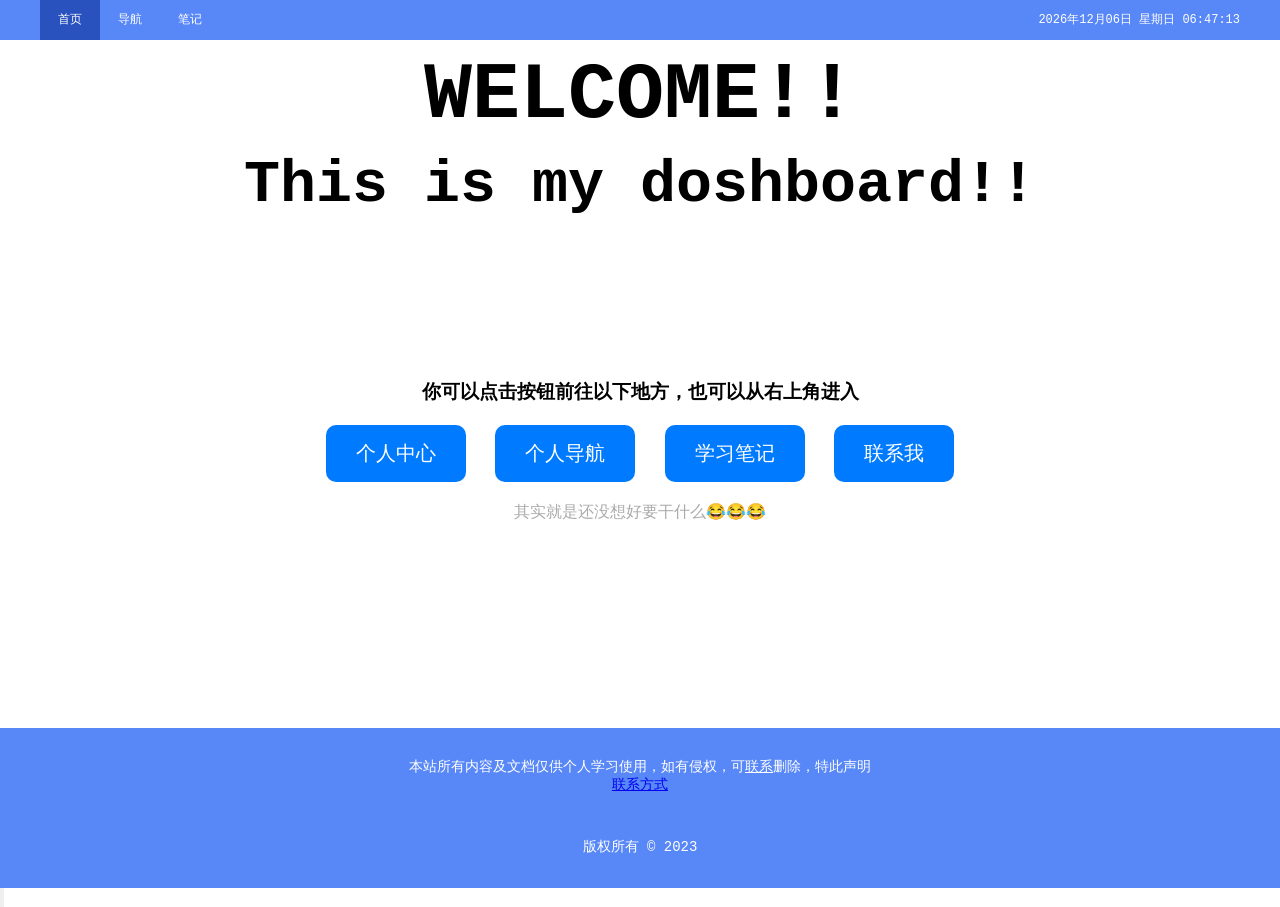
==== index.html @ 684a6bd7 "first commit" ====
<!doctype html>
<html lang="en">
  <head>
    <meta charset="UTF-8" />
    <meta name="viewport" content="width=device-width, initial-scale=1.0" />
    <title>主页</title>
    <link rel="shortcut icon" href="favicon.ico" type="image/x-icon" />
    <link rel="stylesheet" href="./css/common.css" />
    <link rel="stylesheet" href="./css/index.css" />
    <script defer src="./js/common.js"></script>
    <script defer src="./js/index.js"></script>
  </head>
  <body>
    <!-- 顶部 -->
    <header>
      <div class="container">
        <ul>
          <li><a href="./index.html" class="active">首页</a></li>
          <li><a href="./page.html">导航</a></li>
          <li><a href="./note.html">笔记</a></li>
        </ul>
        <div id="time">00:00:00</div>
      </div>
    </header>
    <!-- 顶部结束 -->

    <main>
      <div class="container">
        <h1>WELCOME!!</h1>
        <h2>This is my doshboard!!</h2>

        <div class="btn-group">
          <h3>你可以点击按钮前往以下地方，也可以从右上角进入</h3>
          <a href="./center/index.html">个人中心</a>
          <a href="./navigate/index.html">个人导航</a>
          <a href="./note/index.html">学习笔记</a>
          <a href="./link/index.html">联系我</a>
        </div>

        <p style="color: #aaa">其实就是还没想好要干什么😂😂😂</p>
      </div>
    </main>

    <footer>
      <div class="container">
        <div class="footer-text">
          <p>
            本站所有内容及文档仅供个人学习使用，如有侵权，可<u>联系</u>删除，特此声明
          </p>
        </div>
        <div class="footer-text">
          <p><a href="./link/index.html">联系方式</a></p>
        </div>
      </div>
    </footer>

    <!-- 底部 -->
    <footer>
      <div class="container">
        <p>版权所有 &copy; 2023</p>
      </div>
    </footer>
    <!-- 底部结束 -->

    <button class="toTop">
      <svg
        fill="none"
        stroke="currentColor"
        viewBox="0 0 24 24"
        xmlns="http://www.w3.org/2000/svg"
      >
        <path
          stroke-linecap="round"
          stroke-linejoin="round"
          stroke-width="2"
          d="M5 15l7-7 7 7"
        ></path>
      </svg>
    </button>
  </body>
</html>
---- css/common.css ----
* {
  margin: 0;
  padding: 0;
  font-family: 'Courier New', Courier, monospace;
  box-sizing: border-box;
}
h1::selection,
h2::selection,
h3::selection,
p::selection,
a::selection,
div#time::selection,
th::selection,
td::selection {
  background-color: darkorange;
  color: white;
}
@media screen and (max-width: 767px) {
  .container {
    width: 100%;
  }
}
@media screen and (min-width: 768px) and (max-width: 991px) {
  .container {
    width: 750px;
  }
}
@media screen and (min-width: 992px) and (max-width: 1199px) {
  .container {
    width: 950px;
  }
}
@media screen and (min-width: 1200px) {
  .container {
    width: 1200px;
  }
}
header {
  height: 40px;
  background-color: #5887f7;
}
header .container {
  margin: 0 auto;
  background-color: #5887f7;
}
header .container ul:first-child {
  float: left;
  display: flex;
}
header .container ul:first-child li {
  width: 60px;
  list-style: none;
}
header .container ul:first-child li a {
  display: block;
  font-size: 12px;
  line-height: 40px;
  color: white;
  text-decoration: none;
  text-align: center;
}
header .container ul:first-child li a:hover {
  background-color: #78aaff;
}
header .container ul:first-child li a.active {
  background-color: #2a52be;
}
header .container div#time {
  float: right;
  font-size: 12px;
  line-height: 40px;
  color: white;
  text-align: center;
}
main .container {
  margin: 0 auto;
  text-align: center;
}
footer {
  height: 80px;
  background-color: #5887f7;
  font-size: 14px;
}
footer .container {
  color: #fff;
  margin: 0 auto;
  background-color: #5887f7;
  text-align: center;
  padding: 30px 0;
}
---- css/index.css ----
main .container {
  height: 678px;
  text-align: center;
}
main .container h1 {
  font-size: 80px;
  margin: 10px;
}
main .container h2 {
  font-size: 60px;
  margin: 10px;
}
main .container .btn-group {
  margin-top: 160px;
}
main .container .btn-group a {
  display: inline-block;
  margin: 20px 10px;
  padding: 15px 30px;
  font-size: 20px;
  color: #fff;
  background-color: #007bff;
  border-radius: 10px;
  text-decoration: none;
}
main .container .btn-group a:hover {
  background-color: #0056b3;
}
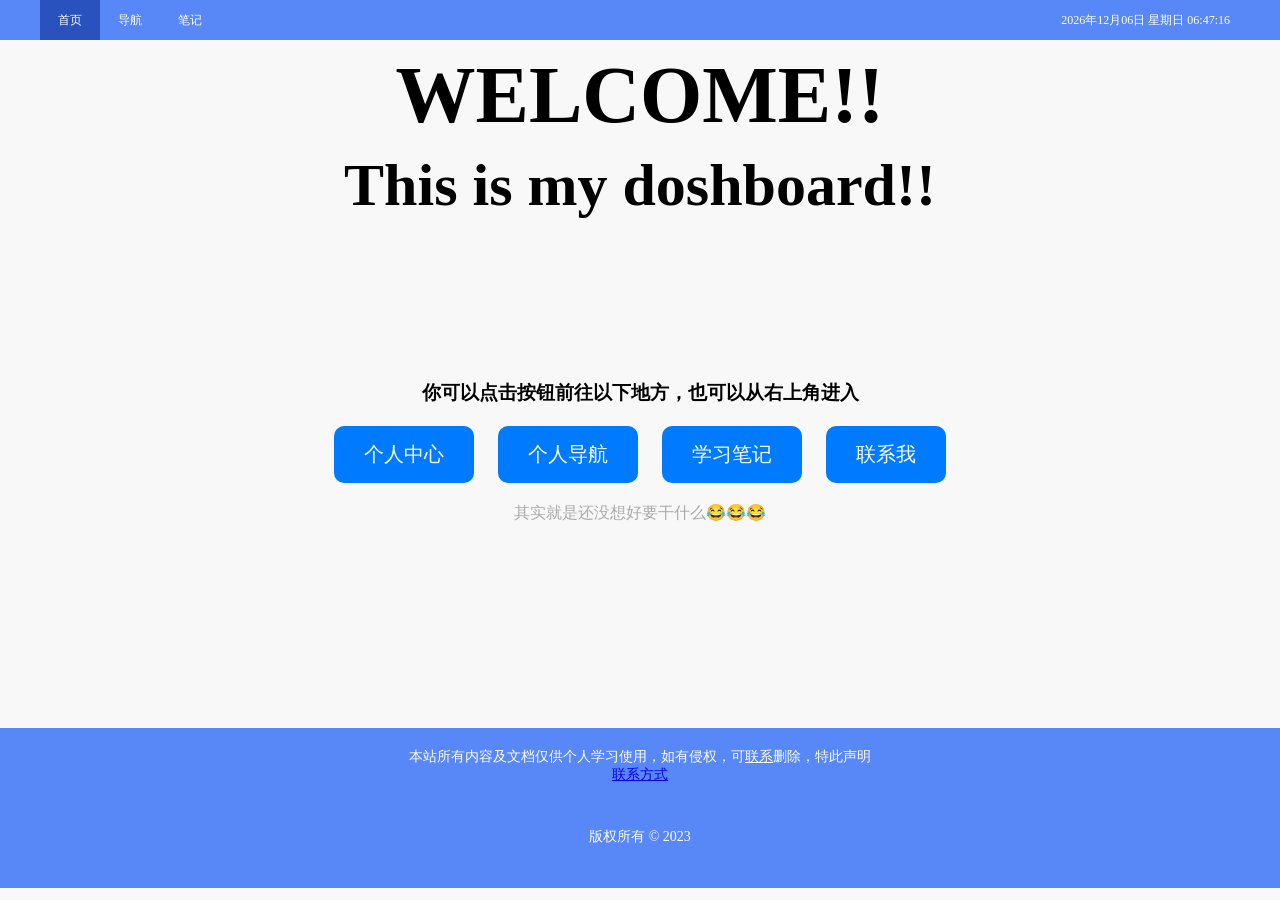
==== commit 41c99d85: "返回顶部" ====
--- a/index.html
+++ b/index.html
@@ -62,7 +62,8 @@
     </footer>
     <!-- 底部结束 -->
 
-    <button class="toTop">
+    <!-- 返回顶部 -->
+    <div class="back-to-top">
       <svg
         fill="none"
         stroke="currentColor"
@@ -76,6 +77,7 @@
           d="M5 15l7-7 7 7"
         ></path>
       </svg>
-    </button>
+    </div>
+    <!-- 返回顶部结束 -->
   </body>
 </html>
--- a/css/common.css
+++ b/css/common.css
@@ -1,12 +1,18 @@
 * {
   margin: 0;
   padding: 0;
-  font-family: 'Courier New', Courier, monospace;
   box-sizing: border-box;
+}
+html {
+  background-color: #f8f8f8;
 }
 h1::selection,
 h2::selection,
 h3::selection,
+h4::selection,
+h5::selection,
+h6::selection,
+li::selection,
 p::selection,
 a::selection,
 div#time::selection,
@@ -15,33 +21,17 @@
   background-color: darkorange;
   color: white;
 }
-@media screen and (max-width: 767px) {
-  .container {
-    width: 100%;
-  }
-}
-@media screen and (min-width: 768px) and (max-width: 991px) {
-  .container {
-    width: 750px;
-  }
-}
-@media screen and (min-width: 992px) and (max-width: 1199px) {
-  .container {
-    width: 950px;
-  }
-}
-@media screen and (min-width: 1200px) {
-  .container {
-    width: 1200px;
-  }
-}
 header {
-  height: 40px;
   background-color: #5887f7;
+  position: sticky;
+  top: 0;
+  left: 0;
+  z-index: 99;
 }
 header .container {
   margin: 0 auto;
   background-color: #5887f7;
+  overflow: hidden;
 }
 header .container ul:first-child {
   float: left;
@@ -71,6 +61,7 @@
   line-height: 40px;
   color: white;
   text-align: center;
+  margin-right: 10px;
 }
 main .container {
   margin: 0 auto;
@@ -86,5 +77,46 @@
   margin: 0 auto;
   background-color: #5887f7;
   text-align: center;
-  padding: 30px 0;
+  padding: 20px 0;
 }
+/* 返回顶部按钮 */
+.back-to-top {
+  position: fixed;
+  bottom: 50px;
+  right: 50px;
+  width: 50px;
+  height: 50px;
+  background-color: #5887f7;
+  border-radius: 50px;
+  color: #fff;
+  text-align: center;
+  padding: 16px;
+  cursor: pointer;
+  transition: all 0.2s;
+  opacity: 0;
+}
+.back-to-top:hover {
+  background-color: #2a52be;
+  outline: 2px solid #2a52be;
+  outline-offset: 2px;
+}
+@media screen and (max-width: 767px) {
+  .container {
+    width: 100%;
+  }
+}
+@media screen and (min-width: 768px) and (max-width: 991px) {
+  .container {
+    width: 750px;
+  }
+}
+@media screen and (min-width: 992px) and (max-width: 1199px) {
+  .container {
+    width: 950px;
+  }
+}
+@media screen and (min-width: 1200px) {
+  .container {
+    width: 1200px;
+  }
+}
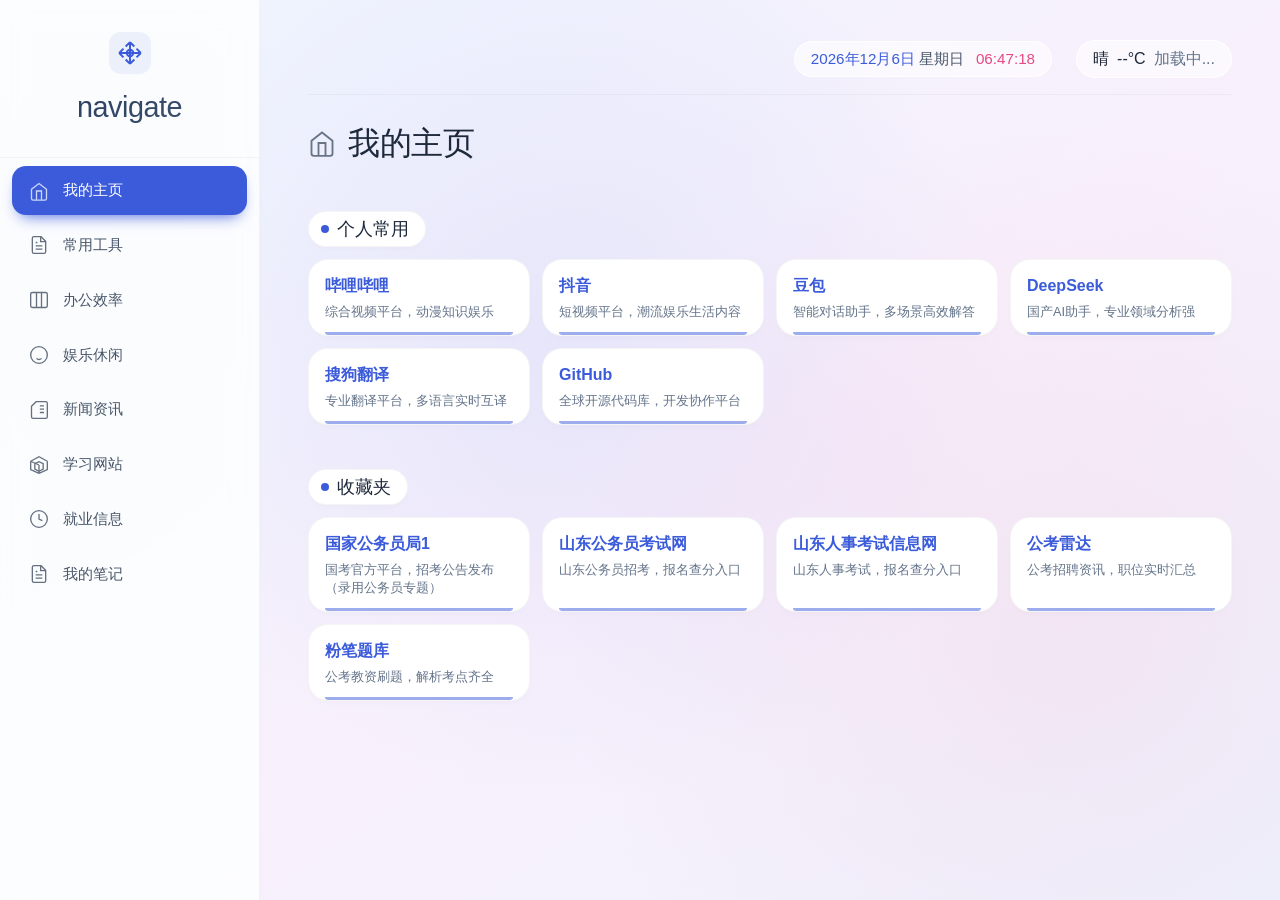
==== commit 13ce7aae: "大篇幅重置" ====
--- a/index.html
+++ b/index.html
@@ -1,83 +1,64 @@
 <!doctype html>
-<html lang="en">
+<html lang="zh-CN">
   <head>
     <meta charset="UTF-8" />
     <meta name="viewport" content="width=device-width, initial-scale=1.0" />
-    <title>主页</title>
+    <title>我的导航</title>
     <link rel="shortcut icon" href="favicon.ico" type="image/x-icon" />
-    <link rel="stylesheet" href="./css/common.css" />
-    <link rel="stylesheet" href="./css/index.css" />
-    <script defer src="./js/common.js"></script>
-    <script defer src="./js/index.js"></script>
+    <link rel="stylesheet" href="./index.css" />
+    <script defer src="./index.js"></script>
   </head>
   <body>
-    <!-- 顶部 -->
-    <header>
-      <div class="container">
+    <!-- 左侧导航 - 使用语义化data-target -->
+    <aside class="sidebar">
+      <div class="logo">
+        <div class="logo-image">
+          <img src="data:image/svg+xml,%3Csvg xmlns='http://www.w3.org/2000/svg' viewBox='0 0 24 24' fill='none' stroke='%233b5bdb' stroke-width='1.8'%3E%3Cpath d='M12 2L12 22M12 2L8 6M12 2L16 6M12 22L16 18M12 22L8 18M2 12L22 12M2 12L6 16M2 12L6 8M22 12L18 8M22 12L18 16'/%3E%3Ccircle cx='12' cy='12' r='3' fill='%233b5bdb' fill-opacity='0.2' stroke='%233b5bdb'/%3E%3C/svg%3E" alt="logo" class="logo-img" />
+        </div>
+        <h2>navigate</h2>
+      </div>
+      <nav>
         <ul>
-          <li><a href="./index.html" class="active">首页</a></li>
-          <li><a href="./page.html">导航</a></li>
-          <li><a href="./note.html">笔记</a></li>
+          <li>
+            <a href="#" class="active" data-target="home"><i class="icon icon-home"></i><span>我的主页</span></a>
+          </li>
+          <li>
+            <a href="#" data-target="tools"><i class="icon icon-tools"></i><span>常用工具</span></a>
+          </li>
+          <li>
+            <a href="#" data-target="work"><i class="icon icon-work"></i><span>办公效率</span></a>
+          </li>
+          <li>
+            <a href="#" data-target="fun"><i class="icon icon-fun"></i><span>娱乐休闲</span></a>
+          </li>
+          <li>
+            <a href="#" data-target="news"><i class="icon icon-news"></i><span>新闻资讯</span></a>
+          </li>
+          <li>
+            <a href="#" data-target="study"><i class="icon icon-study"></i><span>学习网站</span></a>
+          </li>
+          <li>
+            <a href="#" data-target="job"><i class="icon icon-job"></i><span>就业信息</span></a>
+          </li>
+          <li>
+            <a href="#" data-target="note"><i class="icon icon-note"></i><span>我的笔记</span></a>
+          </li>
         </ul>
-        <div id="time">00:00:00</div>
-      </div>
-    </header>
-    <!-- 顶部结束 -->
+      </nav>
+    </aside>
 
-    <main>
-      <div class="container">
-        <h1>WELCOME!!</h1>
-        <h2>This is my doshboard!!</h2>
-
-        <div class="btn-group">
-          <h3>你可以点击按钮前往以下地方，也可以从右上角进入</h3>
-          <a href="./center/index.html">个人中心</a>
-          <a href="./navigate/index.html">个人导航</a>
-          <a href="./note/index.html">学习笔记</a>
-          <a href="./link/index.html">联系我</a>
-        </div>
-
-        <p style="color: #aaa">其实就是还没想好要干什么😂😂😂</p>
-      </div>
-    </main>
-
-    <footer>
-      <div class="container">
-        <div class="footer-text">
-          <p>
-            本站所有内容及文档仅供个人学习使用，如有侵权，可<u>联系</u>删除，特此声明
-          </p>
-        </div>
-        <div class="footer-text">
-          <p><a href="./link/index.html">联系方式</a></p>
+    <!-- 右侧主内容区 -->
+    <main class="content" id="mainContent">
+      <div class="top-info-bar">
+        <div class="datetime" id="datetime"><span class="date" id="date"></span><span class="time" id="time"></span></div>
+        <div class="weather" id="weather">
+          <span class="weather-icon" id="weatherIcon">晴</span>
+          <span class="weather-temp" id="weatherTemp">--°C</span>
+          <span class="weather-city" id="weatherCity">加载中...</span>
         </div>
       </div>
-    </footer>
-
-    <!-- 底部 -->
-    <footer>
-      <div class="container">
-        <p>版权所有 &copy; 2023</p>
-      </div>
-    </footer>
-    <!-- 底部结束 -->
-
-    <!-- 返回顶部 -->
-    <div class="back-to-top">
-      <svg
-        fill="none"
-        stroke="currentColor"
-        viewBox="0 0 24 24"
-        xmlns="http://www.w3.org/2000/svg"
-      >
-        <path
-          stroke-linecap="round"
-          stroke-linejoin="round"
-          stroke-width="2"
-          d="M5 15l7-7 7 7"
-        ></path>
-      </svg>
-    </div>
-    <!-- 返回顶部结束 -->
+      <!-- 动态内容将注入此容器 -->
+      <div id="dynamic-content"></div>
+    </main>
   </body>
 </html>
--- a/index.css
+++ b/index.css
@@ -0,0 +1,652 @@
+/* ========== 样式完全保持不变 ========== */
+* {
+  margin: 0;
+  padding: 0;
+  box-sizing: border-box;
+  font-family:
+    'Inter',
+    -apple-system,
+    BlinkMacSystemFont,
+    'SF Pro Text',
+    'PingFang SC',
+    'Microsoft YaHei',
+    sans-serif;
+}
+
+:root {
+  --blue: #3b5bdb;
+  --blue-light: rgba(59, 91, 219, 0.1);
+  --blue-soft: #e8edff;
+  --cyan: #0ca678;
+  --cyan-light: rgba(12, 166, 120, 0.1);
+  --cyan-soft: #e0f2e9;
+  --pink: #e64980;
+  --pink-light: rgba(230, 73, 128, 0.1);
+  --pink-soft: #fce4ec;
+  --grape: #9c36b5;
+  --grape-light: rgba(156, 54, 181, 0.1);
+  --grape-soft: #f3e5f5;
+  --orange: #f76707;
+  --orange-light: rgba(247, 103, 7, 0.1);
+  --orange-soft: #fff1e0;
+  --teal: #20a8a3;
+  --teal-light: rgba(32, 168, 163, 0.1);
+  --teal-soft: #e0f2f1;
+  --indigo: #5f3dc4;
+  --indigo-light: rgba(95, 61, 196, 0.1);
+  --indigo-soft: #ede7f6;
+  --lime: #74b816;
+  --lime-light: rgba(116, 184, 22, 0.1);
+  --lime-soft: #f1f8e9;
+  --bg: #f8fafd;
+  --surface: #ffffff;
+  --border-light: rgba(0, 0, 0, 0.04);
+  --border-medium: rgba(0, 0, 0, 0.06);
+  --text-primary: #1e293b;
+  --text-secondary: #475569;
+  --text-tertiary: #64748b;
+  --shadow-sm: 0 4px 10px -4px rgba(0, 0, 0, 0.03);
+  --shadow-md: 0 12px 24px -12px rgba(0, 0, 0, 0.08);
+  --shadow-lg: 0 20px 32px -16px rgba(0, 0, 0, 0.12);
+  --radius-md: 14px;
+  --radius-lg: 20px;
+  --radius-full: 40px;
+  --transition: all 0.25s ease;
+}
+
+body {
+  background-color: var(--bg);
+  background-image: radial-gradient(circle at 0% 30%, rgba(59, 91, 219, 0.02) 0%, transparent 40%), radial-gradient(circle at 100% 70%, rgba(10, 198, 118, 0.02) 0%, transparent 40%);
+  min-height: 100vh;
+  display: flex;
+  color: var(--text-primary);
+  line-height: 1.5;
+}
+
+/* 左侧导航 */
+.sidebar {
+  width: 260px;
+  background: rgba(255, 255, 255, 0.6);
+  backdrop-filter: blur(12px);
+  -webkit-backdrop-filter: blur(12px);
+  border-right: 1px solid var(--border-light);
+  padding: 32px 0;
+  position: fixed;
+  height: 100vh;
+  overflow-y: auto;
+  z-index: 10;
+  box-shadow: var(--shadow-sm);
+}
+.sidebar .logo {
+  display: flex;
+  flex-direction: column;
+  align-items: center;
+  gap: 8px;
+  padding: 0 24px 28px 24px;
+  margin-bottom: 8px;
+  border-bottom: 1px solid var(--border-light);
+}
+.logo-image {
+  width: 42px;
+  height: 42px;
+  display: flex;
+  align-items: center;
+  justify-content: center;
+  background: rgba(59, 91, 219, 0.08);
+  border-radius: 12px;
+  margin-bottom: 4px;
+}
+.logo-img {
+  width: 26px;
+  height: 26px;
+  object-fit: contain;
+}
+.logo h2 {
+  font-size: 1.8rem;
+  font-weight: 500;
+  letter-spacing: -0.5px;
+  background: linear-gradient(150deg, #2d3e5f, #3a4f6e);
+  -webkit-background-clip: text;
+  background-clip: text;
+  color: transparent;
+  text-align: center;
+}
+.sidebar nav ul {
+  list-style: none;
+  padding: 0 12px;
+}
+.sidebar nav li {
+  margin-bottom: 6px;
+}
+.sidebar nav a {
+  display: flex;
+  align-items: center;
+  gap: 14px;
+  padding: 12px 16px;
+  border-radius: var(--radius-md);
+  color: var(--text-secondary);
+  text-decoration: none;
+  font-weight: 500;
+  font-size: 0.95rem;
+  transition: var(--transition);
+  border: 1px solid transparent;
+}
+.sidebar nav a:hover {
+  background: rgba(255, 255, 255, 0.6);
+  border-color: rgba(255, 255, 255, 0.8);
+  box-shadow: 0 6px 12px -10px rgba(0, 0, 0, 0.2);
+  color: var(--text-primary);
+}
+.sidebar nav a.active {
+  background: var(--category-color);
+  border-color: transparent;
+  color: white;
+  box-shadow: 0 8px 16px -8px var(--category-color);
+}
+.sidebar nav a.active .icon {
+  filter: brightness(0) invert(1);
+}
+/* 使用语义化ID作为选择器 */
+.sidebar nav a[data-target='home'] {
+  --category-color: var(--blue);
+}
+.sidebar nav a[data-target='tools'] {
+  --category-color: var(--cyan);
+}
+.sidebar nav a[data-target='work'] {
+  --category-color: var(--pink);
+}
+.sidebar nav a[data-target='fun'] {
+  --category-color: var(--grape);
+}
+.sidebar nav a[data-target='news'] {
+  --category-color: var(--orange);
+}
+.sidebar nav a[data-target='study'] {
+  --category-color: var(--teal);
+}
+.sidebar nav a[data-target='job'] {
+  --category-color: var(--indigo);
+}
+.sidebar nav a[data-target='note'] {
+  --category-color: var(--lime);
+}
+
+.icon {
+  width: 20px;
+  height: 20px;
+  display: inline-block;
+  background-size: contain;
+  background-repeat: no-repeat;
+  background-position: center;
+  opacity: 0.75;
+  transition: var(--transition);
+}
+.icon-home {
+  background-image: url("data:image/svg+xml,%3Csvg xmlns='http://www.w3.org/2000/svg' viewBox='0 0 24 24' fill='none' stroke='%23334155' stroke-width='1.6' stroke-linecap='round'%3E%3Cpath d='m3 10 9-7 9 7v11a2 2 0 0 1-2 2H5a2 2 0 0 1-2-2z'/%3E%3Cpath d='M9 22V12h6v10'/%3E%3C/svg%3E");
+}
+.icon-tools {
+  background-image: url("data:image/svg+xml,%3Csvg xmlns='http://www.w3.org/2000/svg' viewBox='0 0 24 24' fill='none' stroke='%23334155' stroke-width='1.6'%3E%3Cpath d='M14.5 2H6a2 2 0 0 0-2 2v16a2 2 0 0 0 2 2h12a2 2 0 0 0 2-2V7.5L14.5 2z'/%3E%3Cpath d='M14 2v6h6M16 13H8M16 17H8M10 9H8'/%3E%3C/svg%3E");
+}
+.icon-work {
+  background-image: url("data:image/svg+xml,%3Csvg xmlns='http://www.w3.org/2000/svg' viewBox='0 0 24 24' fill='none' stroke='%23334155' stroke-width='1.6'%3E%3Crect x='2' y='3' width='20' height='18' rx='2' ry='2'/%3E%3Cline x1='9' y1='3' x2='9' y2='21'/%3E%3Cline x1='15' y1='3' x2='15' y2='21'/%3E%3C/svg%3E");
+}
+.icon-fun {
+  background-image: url("data:image/svg+xml,%3Csvg xmlns='http://www.w3.org/2000/svg' viewBox='0 0 24 24' fill='none' stroke='%23334155' stroke-width='1.6'%3E%3Ccircle cx='12' cy='12' r='10'/%3E%3Cpath d='M9 12h.01M15 12h.01M9 16a4 4 0 0 0 6 0'/%3E%3C/svg%3E");
+}
+.icon-news {
+  background-image: url("data:image/svg+xml,%3Csvg xmlns='http://www.w3.org/2000/svg' viewBox='0 0 24 24' fill='none' stroke='%23334155' stroke-width='1.6'%3E%3Cpath d='M4 22h16a2 2 0 0 0 2-2V4a2 2 0 0 0-2-2H8.5L3 7.5V20a2 2 0 0 0 2 2h.5'/%3E%3Cpath d='M13 7h5M13 11h5M13 15h5M7 7h.01M7 11h.01M7 15h.01'/%3E%3C/svg%3E");
+}
+.icon-study {
+  background-image: url("data:image/svg+xml,%3Csvg xmlns='http://www.w3.org/2000/svg' viewBox='0 0 24 24' fill='none' stroke='%23334155' stroke-width='1.6'%3E%3Cpath d='M2 7.5 12 2l10 5.5M2 7.5v10L12 22M2 7.5 12 12m10-4.5v10L12 22M12 12v10'/%3E%3Cpath d='M7 10.5v6.5l5 2.5 5-2.5v-6.5L12 8l-5 2.5z'/%3E%3C/svg%3E");
+}
+.icon-job {
+  background-image: url("data:image/svg+xml,%3Csvg xmlns='http://www.w3.org/2000/svg' viewBox='0 0 24 24' fill='none' stroke='%23334155' stroke-width='1.6'%3E%3Ccircle cx='12' cy='12' r='10'/%3E%3Cpath d='M12 6v6l4 2'/%3E%3C/svg%3E");
+}
+.icon-note {
+  background-image: url("data:image/svg+xml,%3Csvg xmlns='http://www.w3.org/2000/svg' viewBox='0 0 24 24' fill='none' stroke='%23334155' stroke-width='1.6'%3E%3Cpath d='M14.5 2H6a2 2 0 0 0-2 2v16a2 2 0 0 0 2 2h12a2 2 0 0 0 2-2V7.5L14.5 2z'/%3E%3Cpath d='M14 2v6h6M16 13H8M16 17H8M10 9H8'/%3E%3C/svg%3E");
+}
+
+.content {
+  margin-left: 260px;
+  flex: 1;
+  padding: 40px 48px;
+  scroll-behavior: smooth;
+  background: linear-gradient(145deg, #eef3fe 0%, #f8f0fc 50%, #eef3fe 100%);
+  position: relative;
+}
+.content::before {
+  content: '';
+  position: absolute;
+  top: 0;
+  left: 0;
+  right: 0;
+  bottom: 0;
+  background: radial-gradient(circle at 30% 40%, rgba(59, 91, 219, 0.08) 0%, transparent 50%), radial-gradient(circle at 80% 70%, rgba(230, 73, 128, 0.08) 0%, transparent 50%);
+  pointer-events: none;
+  z-index: 0;
+}
+.content > * {
+  position: relative;
+  z-index: 1;
+}
+
+.top-info-bar {
+  display: flex;
+  justify-content: flex-end;
+  align-items: center;
+  gap: 24px;
+  margin-bottom: 24px;
+  padding-bottom: 16px;
+  border-bottom: 1px solid var(--border-light);
+}
+.datetime {
+  display: flex;
+  align-items: center;
+  gap: 12px;
+  font-size: 0.95rem;
+  color: var(--text-secondary);
+  background: rgba(255, 255, 255, 0.6);
+  padding: 6px 16px;
+  border-radius: var(--radius-full);
+  backdrop-filter: blur(4px);
+  border: 1px solid rgba(255, 255, 255, 0.8);
+}
+.date {
+  display: flex;
+  align-items: center;
+  gap: 4px;
+}
+.date i {
+  font-style: normal;
+  color: var(--blue);
+  font-weight: 500;
+}
+.time {
+  display: flex;
+  align-items: center;
+  gap: 4px;
+  font-weight: 500;
+}
+.time i {
+  font-style: normal;
+  color: var(--pink);
+  font-weight: 500;
+}
+.weather {
+  display: flex;
+  align-items: center;
+  gap: 8px;
+  background: rgba(255, 255, 255, 0.6);
+  padding: 6px 16px;
+  border-radius: var(--radius-full);
+  backdrop-filter: blur(4px);
+  border: 1px solid rgba(255, 255, 255, 0.8);
+}
+.weather-temp {
+  font-weight: 500;
+  color: var(--text-primary);
+}
+.weather-city {
+  color: var(--text-tertiary);
+}
+
+.content-header {
+  margin-bottom: 24px;
+}
+.content-header h1 {
+  font-size: 2rem;
+  font-weight: 500;
+  letter-spacing: -0.3px;
+  color: var(--text-primary);
+  display: flex;
+  align-items: center;
+  gap: 12px;
+}
+.content-header h1 .icon {
+  width: 28px;
+  height: 28px;
+  opacity: 0.7;
+}
+
+.sub-category {
+  display: inline-flex;
+  align-items: center;
+  margin: 20px 0 12px 0;
+  padding: 4px 16px 4px 12px;
+  border-radius: var(--radius-full);
+  font-size: 1.1rem;
+  font-weight: 500;
+  color: var(--text-primary);
+  background: white;
+  border: 1px solid var(--border-light);
+  box-shadow: var(--shadow-sm);
+}
+.sub-category::before {
+  content: '';
+  width: 8px;
+  height: 8px;
+  border-radius: 8px;
+  margin-right: 8px;
+  background: var(--category-color);
+  box-shadow: 0 0 0 2px rgba(255, 255, 255, 0.8);
+}
+.sub-category.home {
+  --category-color: var(--blue);
+}
+.sub-category.tools {
+  --category-color: var(--cyan);
+}
+.sub-category.work {
+  --category-color: var(--pink);
+}
+.sub-category.fun {
+  --category-color: var(--grape);
+}
+.sub-category.news {
+  --category-color: var(--orange);
+}
+.sub-category.study {
+  --category-color: var(--teal);
+}
+.sub-category.job {
+  --category-color: var(--indigo);
+}
+.sub-category.note {
+  --category-color: var(--lime);
+}
+
+.link-grid {
+  display: grid;
+  grid-template-columns: repeat(auto-fill, minmax(200px, 1fr));
+  gap: 12px;
+  margin-bottom: 24px;
+}
+.link-card {
+  display: block;
+  background: white;
+  border: 1px solid var(--border-light);
+  border-radius: var(--radius-lg);
+  padding: 16px 16px 14px;
+  transition: var(--transition);
+  box-shadow: var(--shadow-sm);
+  position: relative;
+  text-decoration: none;
+  color: inherit;
+  cursor: pointer;
+  overflow: hidden;
+}
+.link-card::after {
+  content: '';
+  position: absolute;
+  top: 0;
+  left: 0;
+  right: 0;
+  bottom: 0;
+  background: var(--card-bg-light);
+  opacity: 0;
+  transition: opacity 0.3s ease;
+  pointer-events: none;
+  z-index: 0;
+}
+.link-card:hover::after {
+  opacity: 1;
+}
+.link-card::before {
+  content: '';
+  position: absolute;
+  bottom: 0;
+  left: 16px;
+  right: 16px;
+  height: 3px;
+  background: var(--category-color);
+  border-radius: 0 0 3px 3px;
+  opacity: 0.5;
+  transition: all 0.3s ease;
+  z-index: 1;
+}
+.link-card:hover::before {
+  opacity: 1;
+  height: 4px;
+  left: 0;
+  right: 0;
+}
+.link-card > * {
+  position: relative;
+  z-index: 2;
+}
+.link-card h3 {
+  font-size: 1rem;
+  font-weight: 600;
+  margin-bottom: 6px;
+  line-height: 1.3;
+  transition: color 0.2s ease;
+}
+.link-card p {
+  color: var(--text-tertiary);
+  font-size: 0.8rem;
+  margin-bottom: 0;
+  line-height: 1.4;
+  display: -webkit-box;
+  -webkit-line-clamp: 2;
+  -webkit-box-orient: vertical;
+  overflow: hidden;
+  transition: color 0.2s ease;
+}
+
+.link-card.home {
+  --category-color: var(--blue);
+  --card-bg-light: var(--blue-light);
+}
+.link-card.home h3 {
+  color: var(--blue);
+}
+.link-card.home:hover {
+  border-color: var(--blue);
+  box-shadow: 0 8px 20px -12px var(--blue);
+}
+.link-card.tools {
+  --category-color: var(--cyan);
+  --card-bg-light: var(--cyan-light);
+}
+.link-card.tools h3 {
+  color: var(--cyan);
+}
+.link-card.tools:hover {
+  border-color: var(--cyan);
+  box-shadow: 0 8px 20px -12px var(--cyan);
+}
+.link-card.work {
+  --category-color: var(--pink);
+  --card-bg-light: var(--pink-light);
+}
+.link-card.work h3 {
+  color: var(--pink);
+}
+.link-card.work:hover {
+  border-color: var(--pink);
+  box-shadow: 0 8px 20px -12px var(--pink);
+}
+.link-card.fun {
+  --category-color: var(--grape);
+  --card-bg-light: var(--grape-light);
+}
+.link-card.fun h3 {
+  color: var(--grape);
+}
+.link-card.fun:hover {
+  border-color: var(--grape);
+  box-shadow: 0 8px 20px -12px var(--grape);
+}
+.link-card.news {
+  --category-color: var(--orange);
+  --card-bg-light: var(--orange-light);
+}
+.link-card.news h3 {
+  color: var(--orange);
+}
+.link-card.news:hover {
+  border-color: var(--orange);
+  box-shadow: 0 8px 20px -12px var(--orange);
+}
+.link-card.study {
+  --category-color: var(--teal);
+  --card-bg-light: var(--teal-light);
+}
+.link-card.study h3 {
+  color: var(--teal);
+}
+.link-card.study:hover {
+  border-color: var(--teal);
+  box-shadow: 0 8px 20px -12px var(--teal);
+}
+.link-card.job {
+  --category-color: var(--indigo);
+  --card-bg-light: var(--indigo-light);
+}
+.link-card.job h3 {
+  color: var(--indigo);
+}
+.link-card.job:hover {
+  border-color: var(--indigo);
+  box-shadow: 0 8px 20px -12px var(--indigo);
+}
+.link-card.note {
+  --category-color: var(--lime);
+  --card-bg-light: var(--lime-light);
+}
+.link-card.note h3 {
+  color: var(--lime);
+}
+.link-card.note:hover {
+  border-color: var(--lime);
+  box-shadow: 0 8px 20px -12px var(--lime);
+}
+.link-card:hover p {
+  color: var(--text-secondary);
+}
+
+.content-section {
+  display: none;
+  animation: fade 0.4s ease;
+}
+.content-section.active {
+  display: block;
+}
+@keyframes fade {
+  0% {
+    opacity: 0.4;
+    transform: translateY(6px);
+  }
+  100% {
+    opacity: 1;
+    transform: translateY(0);
+  }
+}
+::-webkit-scrollbar {
+  width: 5px;
+}
+::-webkit-scrollbar-track {
+  background: transparent;
+}
+::-webkit-scrollbar-thumb {
+  background: rgba(0, 0, 0, 0.1);
+  border-radius: 12px;
+}
+@media (max-width: 768px) {
+  .sidebar {
+    width: 70px;
+  }
+  .sidebar .logo h2,
+  .sidebar nav a span {
+    display: none;
+  }
+  .sidebar nav a {
+    justify-content: center;
+    padding: 16px 0;
+  }
+  .content {
+    margin-left: 70px;
+    padding: 24px;
+  }
+  .link-grid {
+    grid-template-columns: 1fr;
+  }
+  .top-info-bar {
+    flex-direction: column;
+    align-items: flex-end;
+    gap: 8px;
+  }
+}
+
+/* 新增搜索框样式 */
+.search-container {
+  display: flex;
+  flex-direction: column;
+  align-items: center;
+  gap: 12px;
+  margin: 20px 0;
+  padding: 16px;
+  background: rgba(255, 255, 255, 0.8);
+  backdrop-filter: blur(8px);
+  border-radius: var(--radius-lg);
+  border: 1px solid var(--border-light);
+  box-shadow: var(--shadow-sm);
+}
+.search-input {
+  flex: 1;
+  width: 100%;
+  padding: 12px 16px;
+  border: 1px solid var(--border-medium);
+  border-radius: var(--radius-md);
+  font-size: 0.95rem;
+  color: var(--text-primary);
+  background: var(--surface);
+  outline: none;
+  transition: var(--transition);
+}
+.search-input:focus {
+  border-color: var(--blue);
+  box-shadow: 0 0 0 2px var(--blue-light);
+}
+.search-buttons {
+  width: 100%;
+  display: flex;
+  flex-wrap: wrap;
+  gap: 8px;
+}
+.search-btn {
+  flex: 1;
+  padding: 12px 20px;
+  border: none;
+  border-radius: var(--radius-md);
+  font-size: 0.9rem;
+  font-weight: 500;
+  color: white;
+  cursor: pointer;
+  transition: var(--transition);
+  /* background: var(--blue); */
+  background: #0084ff;
+}
+.search-btn:hover {
+  transform: translateY(-2px);
+  box-shadow: 0 6px 12px -4px rgba(59, 91, 219, 0.2);
+  background: #2d7dd2;
+}
+
+h1,
+h2,
+h3,
+h4,
+h5,
+h6,
+p,
+a,
+div,
+span,
+section {
+  ::selection {
+    background-color: tomato !important;
+    color: white !important;
+  }
+}
